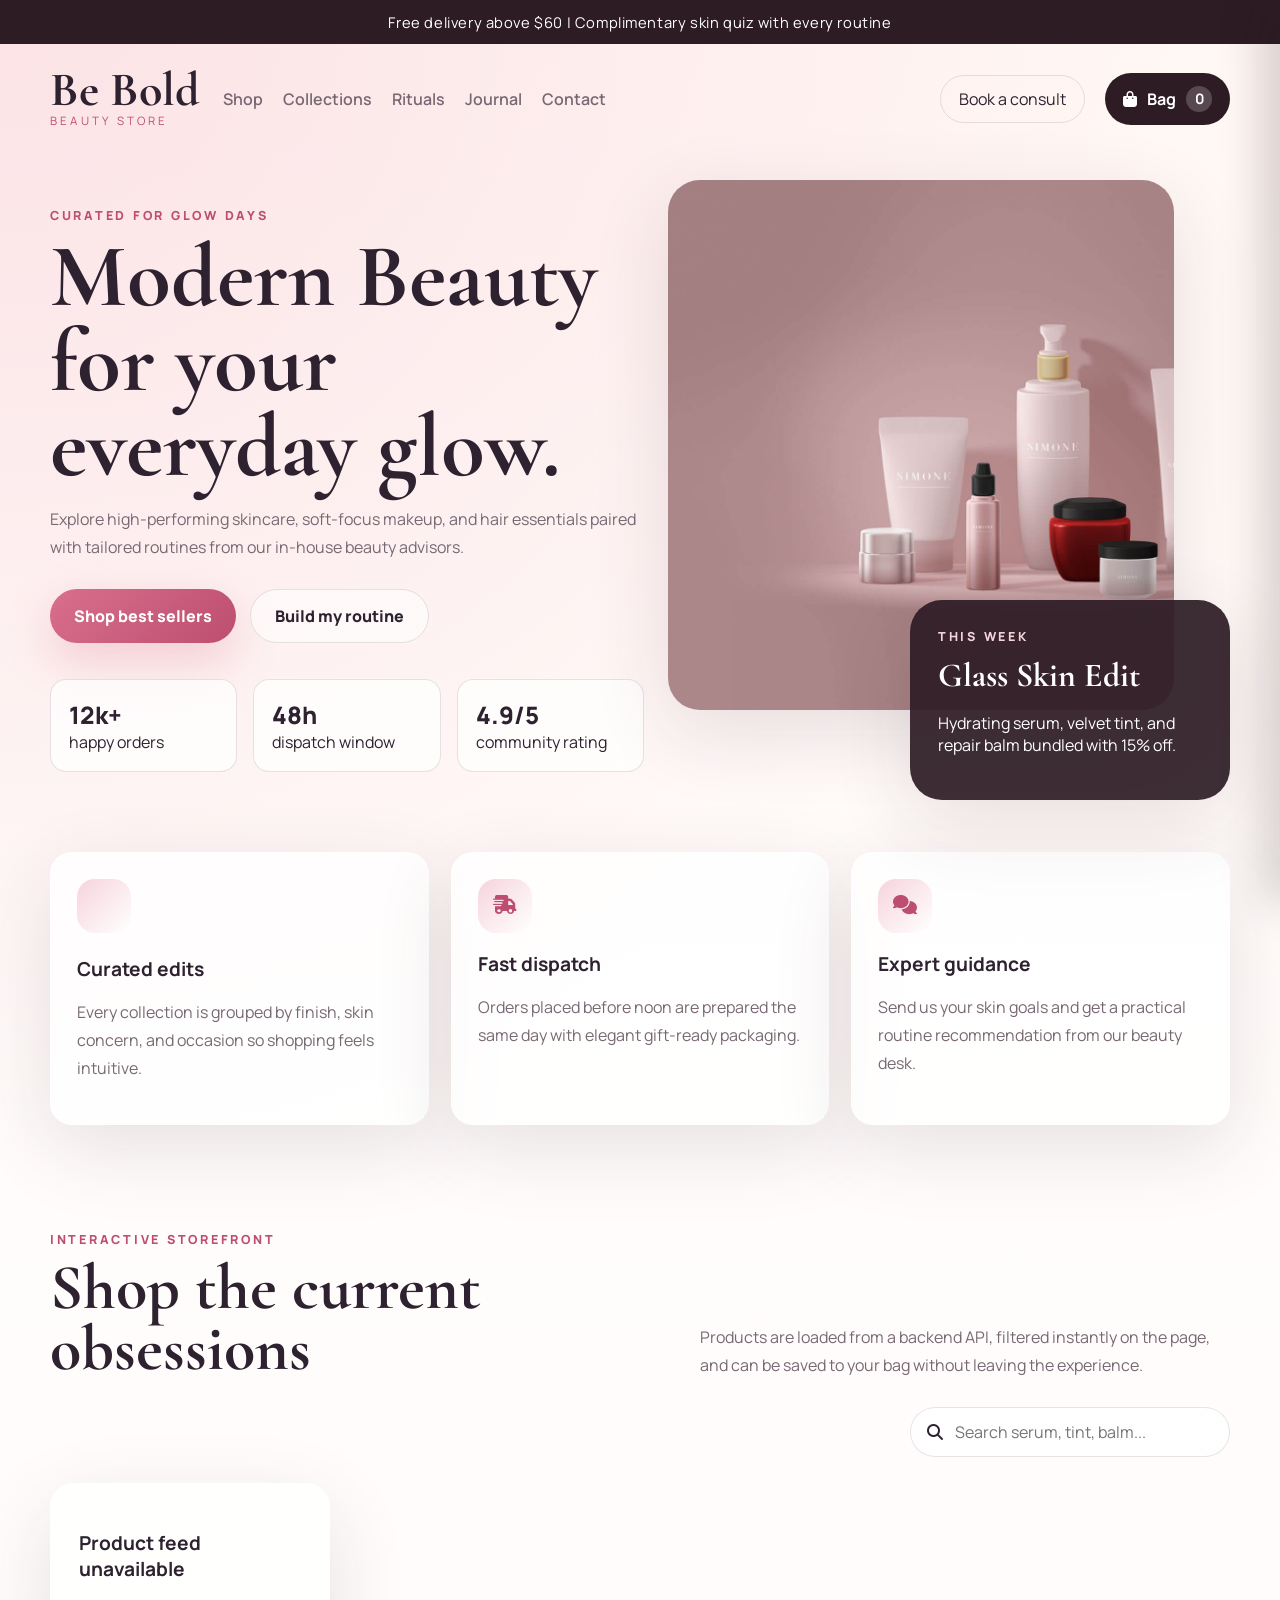
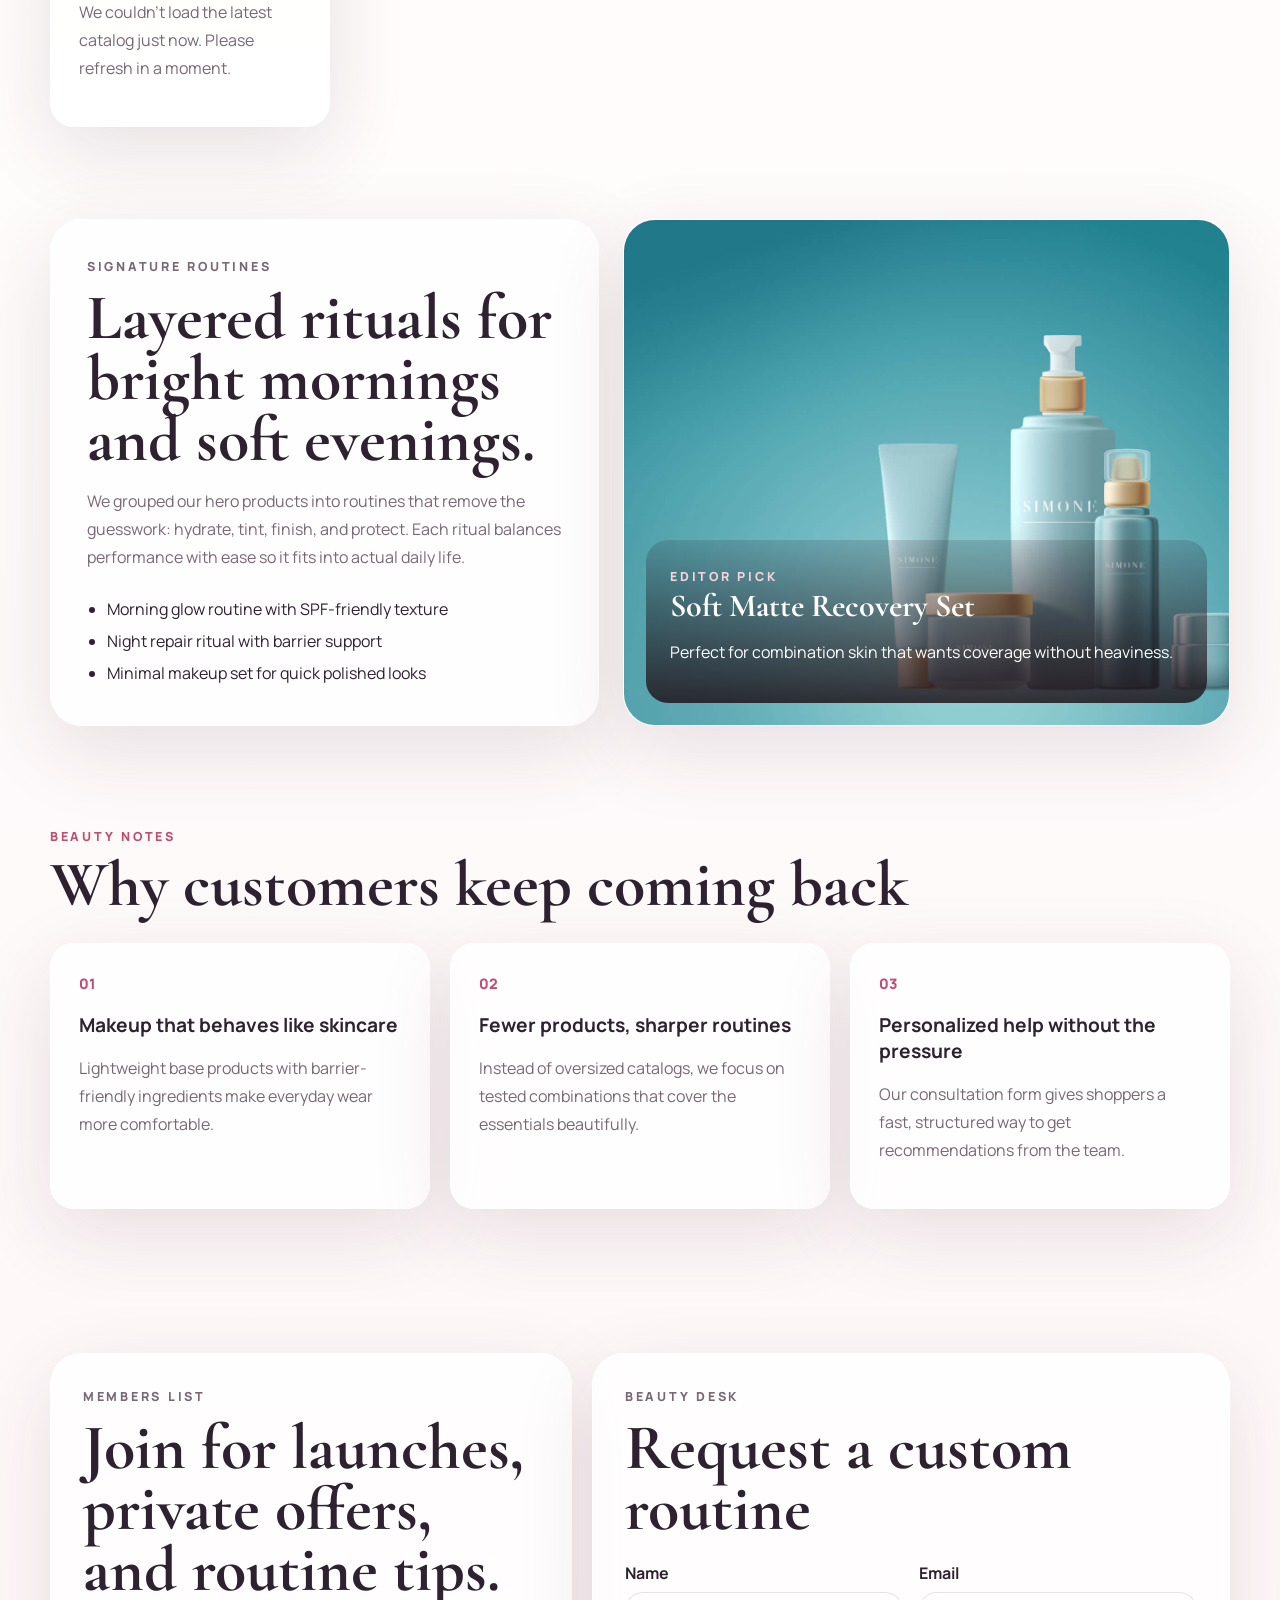
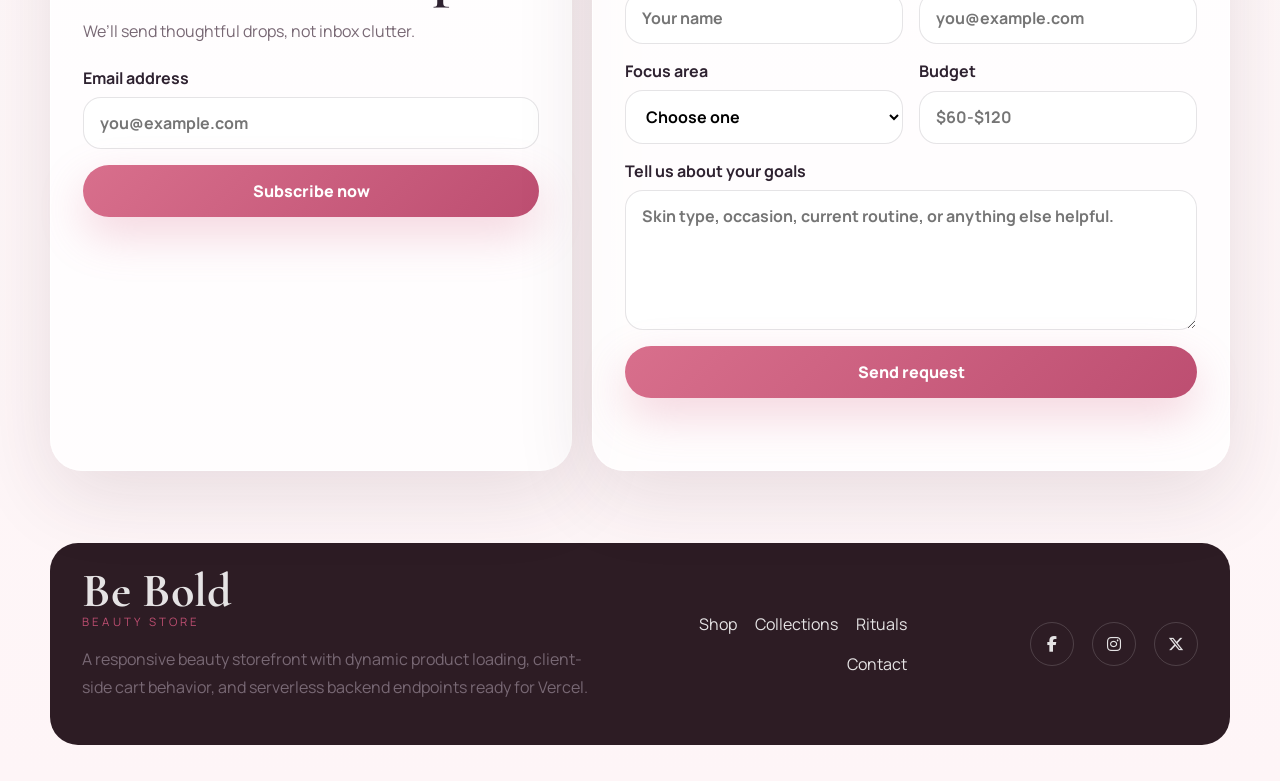
==== index.html @ c466fd8f "Enhance storefront with responsive UI and APIs" ====
<!DOCTYPE html>
<html lang="en">
<head>
    <meta charset="UTF-8">
    <meta name="viewport" content="width=device-width, initial-scale=1.0">
    <title>Be Bold Beauty Store</title>
    <meta name="description" content="Discover curated skincare, makeup, and haircare with personalized routines, fast delivery, and an elevated beauty shopping experience.">
    <link rel="preconnect" href="https://fonts.googleapis.com">
    <link rel="preconnect" href="https://fonts.gstatic.com" crossorigin>
    <link href="https://fonts.googleapis.com/css2?family=Cormorant+Garamond:wght@500;600;700&family=Manrope:wght@400;500;600;700;800&display=swap" rel="stylesheet">
    <link rel="stylesheet" href="https://cdnjs.cloudflare.com/ajax/libs/font-awesome/6.7.2/css/all.min.css">
    <link rel="stylesheet" href="style.css">
    <link rel="stylesheet" href="media.css">
</head>
<body>
    <div class="site-shell">
        <header class="topbar">
            <div class="announcement">
                <p>Free delivery above $60 | Complimentary skin quiz with every routine</p>
            </div>
            <nav class="navbar shell-width">
                <a href="#home" class="brand" aria-label="Be Bold home">
                    <span class="brand-mark">Be Bold</span>
                    <span class="brand-subtitle">Beauty Store</span>
                </a>
                <button class="menu-toggle" type="button" aria-expanded="false" aria-controls="site-menu" aria-label="Open navigation">
                    <span></span>
                    <span></span>
                </button>
                <div class="nav-panel" id="site-menu">
                    <div class="nav-links">
                        <a href="#shop">Shop</a>
                        <a href="#collections">Collections</a>
                        <a href="#rituals">Rituals</a>
                        <a href="#journal">Journal</a>
                        <a href="#contact">Contact</a>
                    </div>
                    <div class="nav-actions">
                        <button class="ghost-button" type="button" data-scroll-target="#contact">Book a consult</button>
                        <button class="cart-button" type="button" id="cartButton" aria-expanded="false" aria-controls="cartDrawer">
                            <i class="fa-solid fa-bag-shopping"></i>
                            <span>Bag</span>
                            <strong id="cartCount">0</strong>
                        </button>
                    </div>
                </div>
            </nav>
        </header>

        <main>
            <section class="hero shell-width" id="home">
                <div class="hero-copy">
                    <p class="eyebrow">Curated for glow days</p>
                    <h1><span class="nowrap">Modern Beauty</span> for your everyday glow.</h1>
                    <p class="hero-text">Explore high-performing skincare, soft-focus makeup, and hair essentials paired with tailored routines from our in-house beauty advisors.</p>
                    <div class="hero-cta">
                        <button class="primary-button" type="button" data-scroll-target="#shop">Shop best sellers</button>
                        <button class="secondary-button" type="button" data-scroll-target="#contact">Build my routine</button>
                    </div>
                    <div class="hero-metrics">
                        <article>
                            <strong>12k+</strong>
                            <span>happy orders</span>
                        </article>
                        <article>
                            <strong>48h</strong>
                            <span>dispatch window</span>
                        </article>
                        <article>
                            <strong>4.9/5</strong>
                            <span>community rating</span>
                        </article>
                    </div>
                </div>
                <div class="hero-visual">
                    <div class="hero-card hero-card-main">
                        <img src="images/hero.jpg" alt="Luxury beauty arrangement with skincare and makeup">
                    </div>
                    <div class="hero-card hero-card-floating">
                        <p class="eyebrow">This week</p>
                        <h2>Glass Skin Edit</h2>
                        <p>Hydrating serum, velvet tint, and repair balm bundled with 15% off.</p>
                    </div>
                </div>
            </section>

            <section class="benefits shell-width" id="collections">
                <article>
                    <i class="fa-solid fa-sparkles"></i>
                    <h3>Curated edits</h3>
                    <p>Every collection is grouped by finish, skin concern, and occasion so shopping feels intuitive.</p>
                </article>
                <article>
                    <i class="fa-solid fa-truck-fast"></i>
                    <h3>Fast dispatch</h3>
                    <p>Orders placed before noon are prepared the same day with elegant gift-ready packaging.</p>
                </article>
                <article>
                    <i class="fa-solid fa-comments"></i>
                    <h3>Expert guidance</h3>
                    <p>Send us your skin goals and get a practical routine recommendation from our beauty desk.</p>
                </article>
            </section>

            <section class="shop shell-width" id="shop">
                <div class="section-heading">
                    <div>
                        <p class="eyebrow">Interactive storefront</p>
                        <h2>Shop the current obsessions</h2>
                    </div>
                    <p class="section-copy">Products are loaded from a backend API, filtered instantly on the page, and can be saved to your bag without leaving the experience.</p>
                </div>
                <div class="shop-toolbar">
                    <div class="filter-pills" id="filterPills" aria-label="Filter products by category"></div>
                    <label class="search-field">
                        <i class="fa-solid fa-magnifying-glass"></i>
                        <input type="search" id="searchInput" placeholder="Search serum, tint, balm...">
                    </label>
                </div>
                <div class="product-grid" id="productGrid" aria-live="polite"></div>
                <p class="empty-state hidden" id="emptyState">No products match this filter yet. Try another category or search term.</p>
            </section>

            <section class="story-band">
                <div class="shell-width story-grid">
                    <article class="story-copy" id="rituals">
                        <p class="eyebrow">Signature routines</p>
                        <h2>Layered rituals for bright mornings and soft evenings.</h2>
                        <p>We grouped our hero products into routines that remove the guesswork: hydrate, tint, finish, and protect. Each ritual balances performance with ease so it fits into actual daily life.</p>
                        <ul class="ritual-list">
                            <li>Morning glow routine with SPF-friendly texture</li>
                            <li>Night repair ritual with barrier support</li>
                            <li>Minimal makeup set for quick polished looks</li>
                        </ul>
                    </article>
                    <article class="spotlight-card">
                        <img src="images/first.jpg" alt="Beauty routine flat lay with premium products">
                        <div class="spotlight-overlay">
                            <span class="eyebrow">Editor pick</span>
                            <h3>Soft Matte Recovery Set</h3>
                            <p>Perfect for combination skin that wants coverage without heaviness.</p>
                        </div>
                    </article>
                </div>
            </section>

            <section class="journal shell-width" id="journal">
                <div class="section-heading">
                    <div>
                        <p class="eyebrow">Beauty notes</p>
                        <h2>Why customers keep coming back</h2>
                    </div>
                </div>
                <div class="journal-grid">
                    <article class="journal-card">
                        <span>01</span>
                        <h3>Makeup that behaves like skincare</h3>
                        <p>Lightweight base products with barrier-friendly ingredients make everyday wear more comfortable.</p>
                    </article>
                    <article class="journal-card">
                        <span>02</span>
                        <h3>Fewer products, sharper routines</h3>
                        <p>Instead of oversized catalogs, we focus on tested combinations that cover the essentials beautifully.</p>
                    </article>
                    <article class="journal-card">
                        <span>03</span>
                        <h3>Personalized help without the pressure</h3>
                        <p>Our consultation form gives shoppers a fast, structured way to get recommendations from the team.</p>
                    </article>
                </div>
            </section>

            <section class="contact shell-width" id="contact">
                <div class="contact-card newsletter-card">
                    <p class="eyebrow">Members list</p>
                    <h2>Join for launches, private offers, and routine tips.</h2>
                    <p>We’ll send thoughtful drops, not inbox clutter.</p>
                    <form id="newsletterForm" class="stack-form">
                        <label>
                            <span>Email address</span>
                            <input type="email" id="newsletterEmail" name="email" placeholder="you@example.com" required>
                        </label>
                        <button class="primary-button" type="submit">Subscribe now</button>
                        <p class="form-feedback" id="newsletterFeedback" aria-live="polite"></p>
                    </form>
                </div>

                <div class="contact-card consult-card">
                    <p class="eyebrow">Beauty desk</p>
                    <h2>Request a custom routine</h2>
                    <form id="consultForm" class="stack-form two-column-form">
                        <label>
                            <span>Name</span>
                            <input type="text" name="name" placeholder="Your name" required>
                        </label>
                        <label>
                            <span>Email</span>
                            <input type="email" name="email" placeholder="you@example.com" required>
                        </label>
                        <label>
                            <span>Focus area</span>
                            <select name="interest" required>
                                <option value="">Choose one</option>
                                <option value="hydration">Hydration</option>
                                <option value="acne support">Acne support</option>
                                <option value="soft glam makeup">Soft glam makeup</option>
                                <option value="hair repair">Hair repair</option>
                            </select>
                        </label>
                        <label>
                            <span>Budget</span>
                            <input type="text" name="budget" placeholder="$60-$120">
                        </label>
                        <label class="full-width">
                            <span>Tell us about your goals</span>
                            <textarea name="message" rows="5" placeholder="Skin type, occasion, current routine, or anything else helpful." required></textarea>
                        </label>
                        <button class="primary-button full-width" type="submit">Send request</button>
                        <p class="form-feedback full-width" id="consultFeedback" aria-live="polite"></p>
                    </form>
                </div>
            </section>
        </main>

        <footer class="footer">
            <div class="shell-width footer-grid">
                <div>
                    <a href="#home" class="brand footer-brand">
                        <span class="brand-mark">Be Bold</span>
                        <span class="brand-subtitle">Beauty Store</span>
                    </a>
                    <p class="footer-copy">A responsive beauty storefront with dynamic product loading, client-side cart behavior, and serverless backend endpoints ready for Vercel.</p>
                </div>
                <div class="footer-links">
                    <a href="#shop">Shop</a>
                    <a href="#collections">Collections</a>
                    <a href="#rituals">Rituals</a>
                    <a href="#contact">Contact</a>
                </div>
                <div class="footer-socials">
                    <a href="#" aria-label="Facebook"><i class="fa-brands fa-facebook-f"></i></a>
                    <a href="#" aria-label="Instagram"><i class="fa-brands fa-instagram"></i></a>
                    <a href="#" aria-label="X"><i class="fa-brands fa-x-twitter"></i></a>
                </div>
            </div>
        </footer>
    </div>

    <aside class="cart-drawer" id="cartDrawer" aria-hidden="true">
        <div class="cart-header">
            <div>
                <p class="eyebrow">Your bag</p>
                <h2>Selected products</h2>
            </div>
            <button class="icon-button" type="button" id="closeCart" aria-label="Close bag">
                <i class="fa-solid fa-xmark"></i>
            </button>
        </div>
        <div class="cart-items" id="cartItems"></div>
        <div class="cart-summary">
            <div>
                <span>Estimated total</span>
                <strong id="cartTotal">$0.00</strong>
            </div>
            <p>Taxes and shipping are calculated at checkout.</p>
        </div>
    </aside>
    <div class="backdrop" id="pageBackdrop" hidden></div>

    <script src="script.js"></script>
</body>
</html>
---- style.css ----
:root {
    --surface: #ffffff;
    --surface-strong: #2d1c24;
    --text: #2e2230;
    --muted: #786874;
    --accent: #d86f8c;
    --accent-strong: #bd4e71;
    --accent-soft: #f6d4dc;
    --border: rgba(46, 34, 48, 0.12);
    --shadow: 0 24px 80px rgba(68, 34, 50, 0.12);
    --shell: min(1180px, calc(100% - 32px));
    --radius-lg: 32px;
    --radius-md: 22px;
    --radius-sm: 16px;
}

* {
    box-sizing: border-box;
}

html {
    scroll-behavior: smooth;
}

body {
    margin: 0;
    font-family: "Manrope", sans-serif;
    color: var(--text);
    background:
        radial-gradient(circle at top left, rgba(244, 188, 204, 0.35), transparent 28%),
        linear-gradient(180deg, #fff7f3 0%, #fffdfc 32%, #fef5f7 100%);
}

img {
    display: block;
    width: 100%;
}

button,
input,
select,
textarea {
    font: inherit;
}

a {
    color: inherit;
    text-decoration: none;
}

.hidden {
    display: none !important;
}

.site-shell {
    overflow: hidden;
}

.shell-width {
    width: var(--shell);
    margin: 0 auto;
}

.announcement {
    background: var(--surface-strong);
    color: #fff;
    text-align: center;
    padding: 12px 16px;
    font-size: 0.92rem;
    letter-spacing: 0.04em;
}

.announcement p {
    margin: 0;
}

.navbar {
    display: flex;
    align-items: center;
    justify-content: space-between;
    gap: 24px;
    padding: 26px 0 18px;
}

.brand {
    display: inline-flex;
    flex-direction: column;
    gap: 2px;
    flex-shrink: 0;
}

.brand-mark {
    font-family: "Cormorant Garamond", serif;
    font-size: clamp(2rem, 4vw, 3rem);
    font-weight: 700;
    line-height: 0.85;
}

.brand-subtitle {
    text-transform: uppercase;
    letter-spacing: 0.28em;
    font-size: 0.72rem;
    color: var(--accent-strong);
}

.menu-toggle {
    display: none;
    width: 52px;
    height: 52px;
    border: 1px solid var(--border);
    background: rgba(255, 255, 255, 0.8);
    border-radius: 50%;
    align-items: center;
    justify-content: center;
    gap: 4px;
    flex-direction: column;
    cursor: pointer;
}

.menu-toggle span {
    width: 18px;
    height: 2px;
    background: var(--text);
    border-radius: 999px;
}

.nav-panel {
    display: flex;
    align-items: center;
    justify-content: space-between;
    gap: 24px;
    flex: 1;
}

.nav-links,
.nav-actions {
    display: flex;
    align-items: center;
    gap: 20px;
}

.nav-links a {
    position: relative;
    font-weight: 600;
    color: var(--muted);
}

.nav-links a::after {
    content: "";
    position: absolute;
    left: 0;
    bottom: -6px;
    width: 100%;
    height: 2px;
    background: var(--accent);
    transform: scaleX(0);
    transform-origin: left;
    transition: transform 0.25s ease;
}

.nav-links a:hover::after,
.nav-links a:focus-visible::after {
    transform: scaleX(1);
}

.ghost-button,
.primary-button,
.secondary-button,
.cart-button {
    border: none;
    cursor: pointer;
    transition: transform 0.2s ease;
}

.ghost-button,
.secondary-button {
    background: transparent;
    color: var(--text);
}

.ghost-button {
    padding: 12px 18px;
    border-radius: 999px;
    border: 1px solid var(--border);
}

.cart-button {
    display: inline-flex;
    align-items: center;
    gap: 10px;
    background: var(--surface-strong);
    color: #fff;
    padding: 13px 18px;
    border-radius: 999px;
    font-weight: 700;
}

.cart-button strong {
    display: inline-flex;
    align-items: center;
    justify-content: center;
    min-width: 26px;
    min-height: 26px;
    border-radius: 50%;
    background: rgba(255, 255, 255, 0.2);
    font-size: 0.9rem;
}

.hero {
    display: grid;
    grid-template-columns: 1.05fr 0.95fr;
    gap: 48px;
    align-items: center;
    padding: 34px 0 40px;
}

.eyebrow {
    margin: 0 0 10px;
    text-transform: uppercase;
    letter-spacing: 0.22em;
    color: var(--accent-strong);
    font-size: 0.78rem;
    font-weight: 800;
}

.hero h1,
.section-heading h2,
.story-copy h2,
.contact-card h2,
.cart-header h2 {
    margin: 0;
    font-family: "Cormorant Garamond", serif;
    line-height: 0.95;
}

.hero h1 {
    font-size: clamp(3rem, 7vw, 5.7rem);
    max-width: 12ch;
}

.nowrap {
    white-space: nowrap;
}

.hero-text,
.section-copy,
.story-copy p,
.journal-card p,
.contact-card p,
.footer-copy,
.cart-summary p,
.benefits p {
    color: var(--muted);
    line-height: 1.75;
}

.hero-cta {
    display: flex;
    flex-wrap: wrap;
    gap: 14px;
    margin: 28px 0 36px;
}

.primary-button,
.secondary-button {
    padding: 15px 24px;
    border-radius: 999px;
    font-weight: 800;
}

.primary-button {
    background: linear-gradient(135deg, var(--accent) 0%, var(--accent-strong) 100%);
    color: #fff;
    box-shadow: 0 18px 45px rgba(216, 111, 140, 0.28);
}

.secondary-button {
    border: 1px solid var(--border);
    background: rgba(255, 255, 255, 0.55);
}

.ghost-button:hover,
.primary-button:hover,
.secondary-button:hover,
.cart-button:hover,
.menu-toggle:hover {
    transform: translateY(-2px);
}

.hero-metrics {
    display: grid;
    grid-template-columns: repeat(3, minmax(0, 1fr));
    gap: 16px;
}

.hero-metrics article {
    padding: 18px;
    border: 1px solid var(--border);
    border-radius: var(--radius-sm);
    background: rgba(255, 255, 255, 0.72);
}

.hero-metrics strong {
    display: block;
    font-size: 1.5rem;
    font-weight: 800;
}

.hero-visual {
    position: relative;
    min-height: 620px;
}

.hero-card {
    position: absolute;
    border-radius: var(--radius-lg);
    overflow: hidden;
    box-shadow: var(--shadow);
}

.hero-card-main {
    inset: 0 32px 90px 0;
    transform: translateX(-24px);
}

.hero-card-main img {
    height: 100%;
    object-fit: cover;
}

.hero-card-floating {
    right: 0;
    bottom: 0;
    width: min(320px, 80%);
    background: rgba(45, 28, 36, 0.92);
    color: #fff;
    padding: 28px;
}

.hero-card-floating .eyebrow,
.spotlight-overlay .eyebrow {
    color: var(--accent-soft);
}

.hero-card-floating h2 {
    margin: 0 0 10px;
    font-family: "Cormorant Garamond", serif;
    font-size: 2.1rem;
}

.benefits {
    display: grid;
    grid-template-columns: repeat(3, minmax(0, 1fr));
    gap: 22px;
    padding: 12px 0 34px;
}

.benefits article,
.journal-card,
.contact-card,
.spotlight-card,
.story-copy,
.product-card {
    background: rgba(255, 255, 255, 0.78);
    border: 1px solid rgba(255, 255, 255, 0.8);
    box-shadow: var(--shadow);
}

.benefits article {
    padding: 26px;
    border-radius: var(--radius-md);
}

.benefits i {
    width: 54px;
    height: 54px;
    display: inline-flex;
    align-items: center;
    justify-content: center;
    border-radius: 18px;
    background: linear-gradient(135deg, var(--accent-soft), #fff);
    color: var(--accent-strong);
    font-size: 1.2rem;
}

.benefits h3,
.journal-card h3 {
    margin: 18px 0 10px;
    font-size: 1.2rem;
}

.shop,
.journal,
.contact {
    padding: 72px 0;
}

.section-heading {
    display: flex;
    align-items: end;
    justify-content: space-between;
    gap: 24px;
    margin-bottom: 28px;
}

.section-heading h2,
.story-copy h2,
.contact-card h2,
.cart-header h2 {
    font-size: clamp(2.4rem, 5vw, 4rem);
}

.section-copy {
    max-width: 530px;
    margin: 0;
}

.shop-toolbar {
    display: flex;
    align-items: center;
    justify-content: space-between;
    gap: 20px;
    margin-bottom: 26px;
}

.filter-pills {
    display: flex;
    flex-wrap: wrap;
    gap: 12px;
}

.filter-pill {
    border: 1px solid var(--border);
    border-radius: 999px;
    padding: 11px 18px;
    background: rgba(255, 255, 255, 0.7);
    color: var(--muted);
    font-weight: 700;
    cursor: pointer;
}

.filter-pill.active {
    background: var(--surface-strong);
    color: #fff;
    border-color: var(--surface-strong);
}

.search-field {
    display: flex;
    align-items: center;
    gap: 10px;
    padding: 0 16px;
    border-radius: 999px;
    border: 1px solid var(--border);
    background: rgba(255, 255, 255, 0.75);
    min-width: min(320px, 100%);
}

.search-field input {
    width: 100%;
    border: none;
    background: transparent;
    min-height: 48px;
    outline: none;
}

.product-grid {
    display: grid;
    grid-template-columns: repeat(4, minmax(0, 1fr));
    gap: 20px;
}

.product-card {
    border-radius: 24px;
    overflow: hidden;
}

.product-image-wrap {
    position: relative;
    aspect-ratio: 0.9;
    overflow: hidden;
}

.product-image-wrap img {
    height: 100%;
    object-fit: cover;
    transition: transform 0.35s ease;
}

.product-card:hover .product-image-wrap img {
    transform: scale(1.05);
}

.product-badge,
.product-category {
    position: absolute;
    top: 16px;
    border-radius: 999px;
    padding: 8px 12px;
    font-size: 0.75rem;
    font-weight: 800;
}

.product-badge {
    left: 16px;
    background: rgba(255, 255, 255, 0.88);
}

.product-category {
    right: 16px;
    background: rgba(45, 28, 36, 0.9);
    color: #fff;
}

.product-body {
    padding: 20px;
}

.product-title-row,
.product-meta,
.cart-row,
.cart-summary {
    display: flex;
    align-items: center;
    justify-content: space-between;
    gap: 14px;
}

.product-title-row h3,
.cart-item h3 {
    margin: 0;
    font-size: 1.1rem;
}

.product-rating {
    color: var(--accent-strong);
    font-size: 0.88rem;
    font-weight: 800;
}

.product-description {
    margin: 10px 0 16px;
    color: var(--muted);
    line-height: 1.7;
    min-height: 78px;
}

.price-group {
    display: flex;
    align-items: center;
    gap: 10px;
}

.price-group strong {
    font-size: 1.25rem;
}

.price-group span {
    color: var(--muted);
    text-decoration: line-through;
}

.add-button {
    border: none;
    border-radius: 14px;
    background: var(--accent-soft);
    color: var(--surface-strong);
    padding: 12px 16px;
    font-weight: 800;
    cursor: pointer;
}

.empty-state {
    margin-top: 20px;
    color: var(--muted);
}

.story-band {
    padding: 20px 0 30px;
}

.story-grid {
    display: grid;
    grid-template-columns: 0.95fr 1.05fr;
    gap: 24px;
    align-items: stretch;
}

.story-copy,
.spotlight-card {
    border-radius: var(--radius-lg);
}

.story-copy {
    padding: 36px;
}

.ritual-list {
    padding-left: 20px;
    color: var(--text);
    line-height: 2;
    margin: 22px 0 0;
}

.spotlight-card {
    position: relative;
    min-height: 500px;
    overflow: hidden;
}

.spotlight-card img {
    height: 100%;
    object-fit: cover;
}

.spotlight-overlay {
    position: absolute;
    inset: auto 22px 22px 22px;
    padding: 24px;
    border-radius: 22px;
    background: linear-gradient(180deg, rgba(32, 20, 27, 0.15), rgba(32, 20, 27, 0.85));
    color: #fff;
}

.spotlight-overlay h3 {
    margin: 0 0 8px;
    font-size: 2rem;
    font-family: "Cormorant Garamond", serif;
}

.journal-grid,
.contact {
    display: grid;
    grid-template-columns: repeat(3, minmax(0, 1fr));
    gap: 20px;
}

.journal-card {
    padding: 28px;
    border-radius: 24px;
}

.journal-card span {
    font-size: 0.9rem;
    font-weight: 800;
    color: var(--accent-strong);
}

.contact {
    grid-template-columns: 0.9fr 1.1fr;
}

.contact-card {
    border-radius: var(--radius-lg);
    padding: 32px;
}

.stack-form {
    display: grid;
    gap: 16px;
    margin-top: 22px;
}

.two-column-form {
    grid-template-columns: repeat(2, minmax(0, 1fr));
}

.full-width {
    grid-column: 1 / -1;
}

.stack-form label {
    display: grid;
    gap: 8px;
    font-weight: 700;
    color: var(--text);
}

.stack-form input,
.stack-form select,
.stack-form textarea {
    width: 100%;
    border: 1px solid var(--border);
    border-radius: 18px;
    padding: 14px 16px;
    background: rgba(255, 255, 255, 0.72);
    outline: none;
}

.stack-form input:focus,
.stack-form select:focus,
.stack-form textarea:focus {
    border-color: var(--accent);
    box-shadow: 0 0 0 4px rgba(216, 111, 140, 0.12);
}

.form-feedback {
    min-height: 24px;
    margin: 0;
    font-weight: 700;
}

.form-feedback.success {
    color: #1c7f54;
}

.form-feedback.error {
    color: #b43f5d;
}

.footer {
    padding: 0 0 36px;
}

.footer-grid {
    display: grid;
    grid-template-columns: 1.4fr 0.7fr 0.7fr;
    gap: 24px;
    align-items: center;
    padding: 28px 32px;
    border-radius: 28px;
    background: var(--surface-strong);
    color: rgba(255, 255, 255, 0.88);
}

.footer-copy {
    max-width: 520px;
}

.footer-links,
.footer-socials {
    display: flex;
    align-items: center;
    gap: 18px;
    justify-content: flex-end;
    flex-wrap: wrap;
}

.footer-socials a {
    width: 44px;
    height: 44px;
    display: inline-flex;
    align-items: center;
    justify-content: center;
    border-radius: 50%;
    border: 1px solid rgba(255, 255, 255, 0.16);
}

.cart-drawer {
    position: fixed;
    top: 0;
    right: 0;
    width: min(420px, 100%);
    height: 100vh;
    padding: 28px;
    background: rgba(255, 252, 250, 0.98);
    box-shadow: -18px 0 40px rgba(37, 24, 29, 0.18);
    transform: translateX(100%);
    transition: transform 0.3s ease;
    z-index: 30;
    display: grid;
    grid-template-rows: auto 1fr auto;
    gap: 22px;
}

.cart-drawer.open {
    transform: translateX(0);
}

.cart-header {
    display: flex;
    align-items: start;
    justify-content: space-between;
    gap: 18px;
}

.icon-button {
    width: 42px;
    height: 42px;
    border-radius: 50%;
    border: 1px solid var(--border);
    background: transparent;
    cursor: pointer;
}

.cart-items {
    display: grid;
    align-content: start;
    gap: 14px;
    overflow: auto;
}

.cart-item {
    display: grid;
    grid-template-columns: 82px 1fr;
    gap: 14px;
    padding: 14px;
    border-radius: 18px;
    background: var(--surface);
    border: 1px solid var(--border);
}

.cart-item img {
    height: 82px;
    object-fit: cover;
    border-radius: 14px;
}

.cart-item p {
    margin: 6px 0;
    color: var(--muted);
}

.cart-item button {
    border: none;
    padding: 0;
    background: transparent;
    color: var(--accent-strong);
    font-weight: 800;
    cursor: pointer;
}

.cart-summary {
    padding-top: 18px;
    border-top: 1px solid var(--border);
}

.backdrop {
    position: fixed;
    inset: 0;
    background: rgba(34, 24, 30, 0.35);
    z-index: 20;
}
---- media.css ----
@media (max-width: 1100px) {
    .hero,
    .story-grid,
    .contact,
    .footer-grid,
    .section-heading,
    .shop-toolbar {
        grid-template-columns: 1fr;
        flex-direction: column;
        align-items: stretch;
    }

    .hero {
        gap: 28px;
    }

    .hero-visual {
        min-height: 520px;
    }

    .product-grid,
    .journal-grid {
        grid-template-columns: repeat(2, minmax(0, 1fr));
    }

    .benefits {
        grid-template-columns: 1fr;
    }

    .footer-links,
    .footer-socials {
        justify-content: flex-start;
    }
}

@media (max-width: 860px) {
    .menu-toggle {
        display: inline-flex;
    }

    .nav-panel {
        position: absolute;
        top: calc(100% + 10px);
        left: 16px;
        right: 16px;
        flex-direction: column;
        align-items: stretch;
        padding: 18px;
        border-radius: 24px;
        background: rgba(255, 251, 249, 0.98);
        border: 1px solid var(--border);
        box-shadow: var(--shadow);
        opacity: 0;
        pointer-events: none;
        transform: translateY(-8px);
        transition: opacity 0.2s ease, transform 0.2s ease;
        z-index: 10;
    }

    .navbar {
        position: relative;
    }

    .nav-panel.open {
        opacity: 1;
        pointer-events: auto;
        transform: translateY(0);
    }

    .nav-links,
    .nav-actions {
        flex-direction: column;
        align-items: stretch;
    }

    .nav-actions .ghost-button,
    .nav-actions .cart-button {
        justify-content: center;
    }

    .hero h1 {
        max-width: none;
    }

    .hero-card-main {
        inset: 0 0 88px 0;
        transform: translateX(-12px);
    }

    .hero-card-floating {
        width: calc(100% - 28px);
        right: 14px;
        left: 14px;
    }

    .two-column-form,
    .product-grid,
    .journal-grid {
        grid-template-columns: 1fr;
    }

    .hero-metrics {
        grid-template-columns: 1fr;
    }
}

@media (max-width: 640px) {
    :root {
        --shell: min(100% - 20px, 1180px);
    }

    .announcement {
        font-size: 0.82rem;
    }

    .navbar {
        padding-top: 18px;
    }

    .hero,
    .shop,
    .journal,
    .contact {
        padding-top: 48px;
        padding-bottom: 48px;
    }

    .benefits {
        padding-top: 0;
    }

    .hero-visual {
        min-height: 420px;
    }

    .hero-card-floating,
    .story-copy,
    .contact-card,
    .benefits article,
    .journal-card {
        padding: 22px;
    }

    .search-field {
        min-width: 100%;
    }

    .cart-drawer {
        padding: 20px;
    }

    .footer-grid {
        padding: 24px;
    }
}
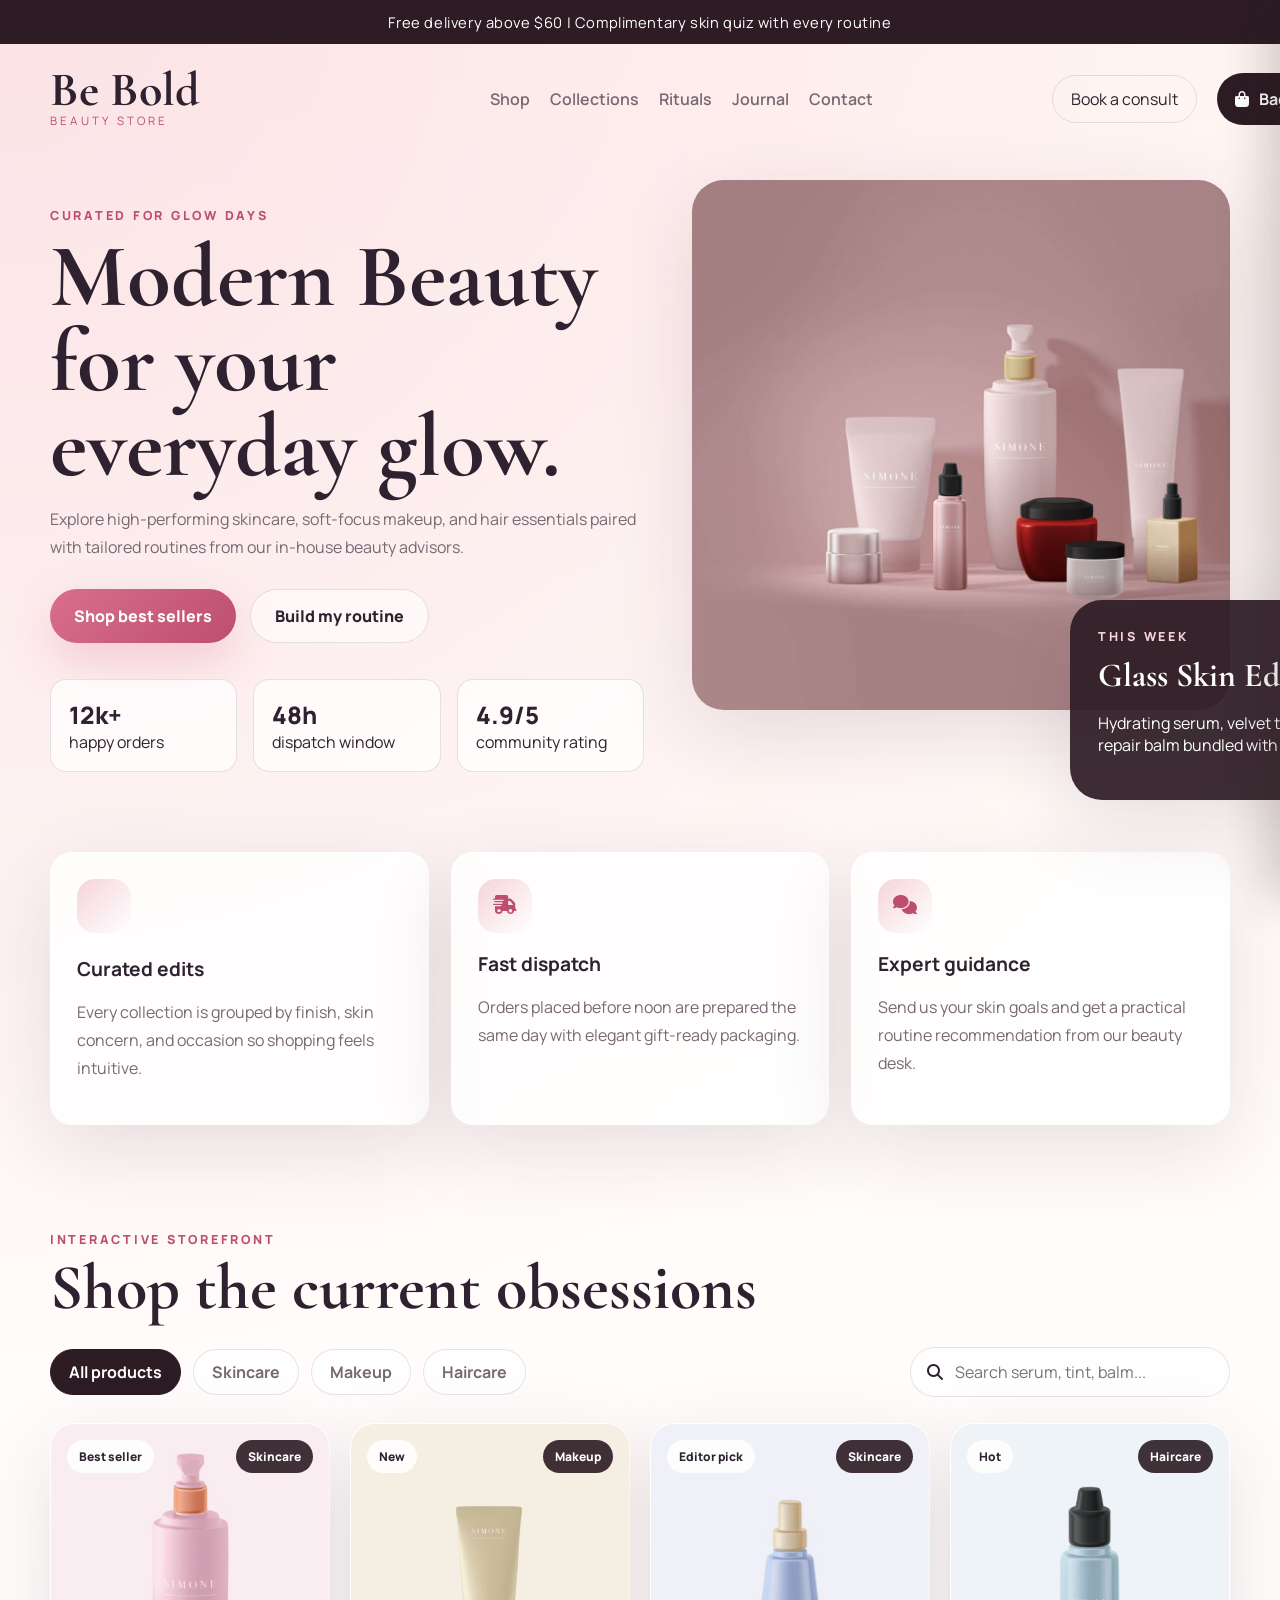
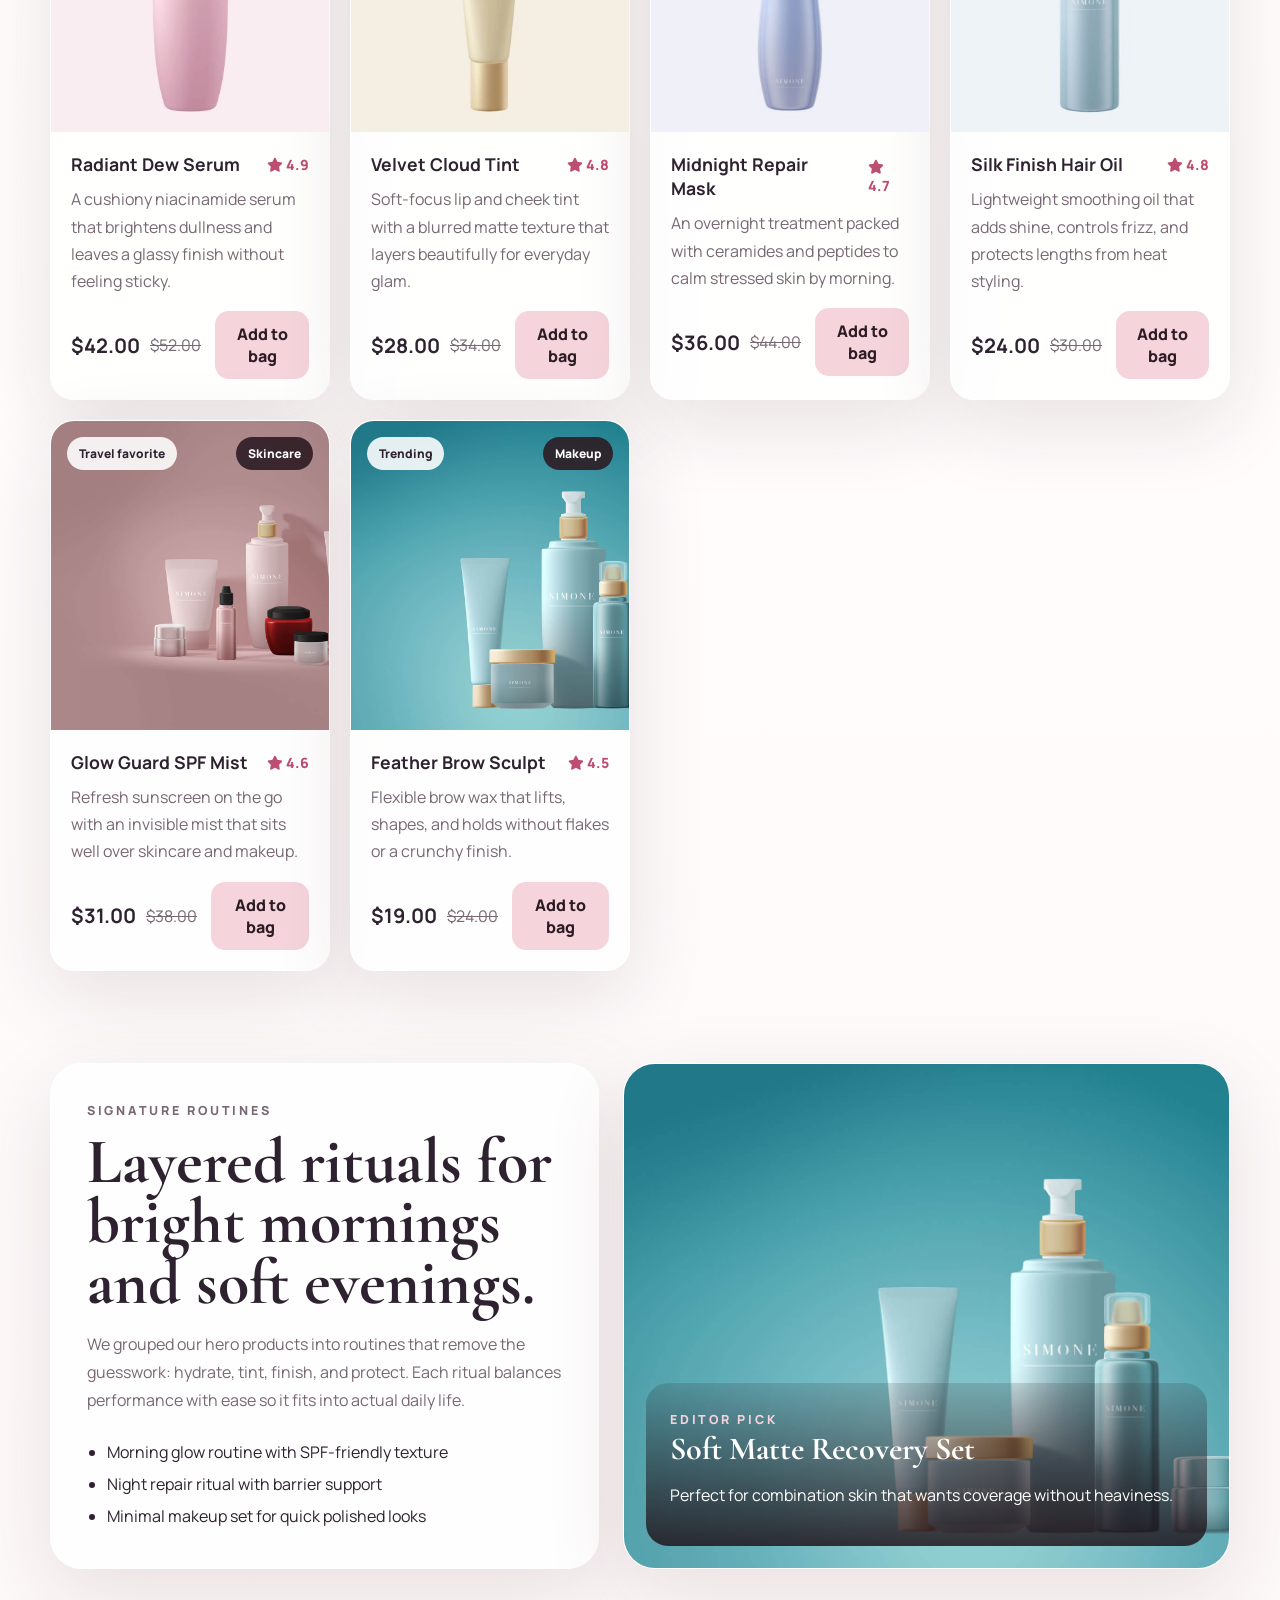
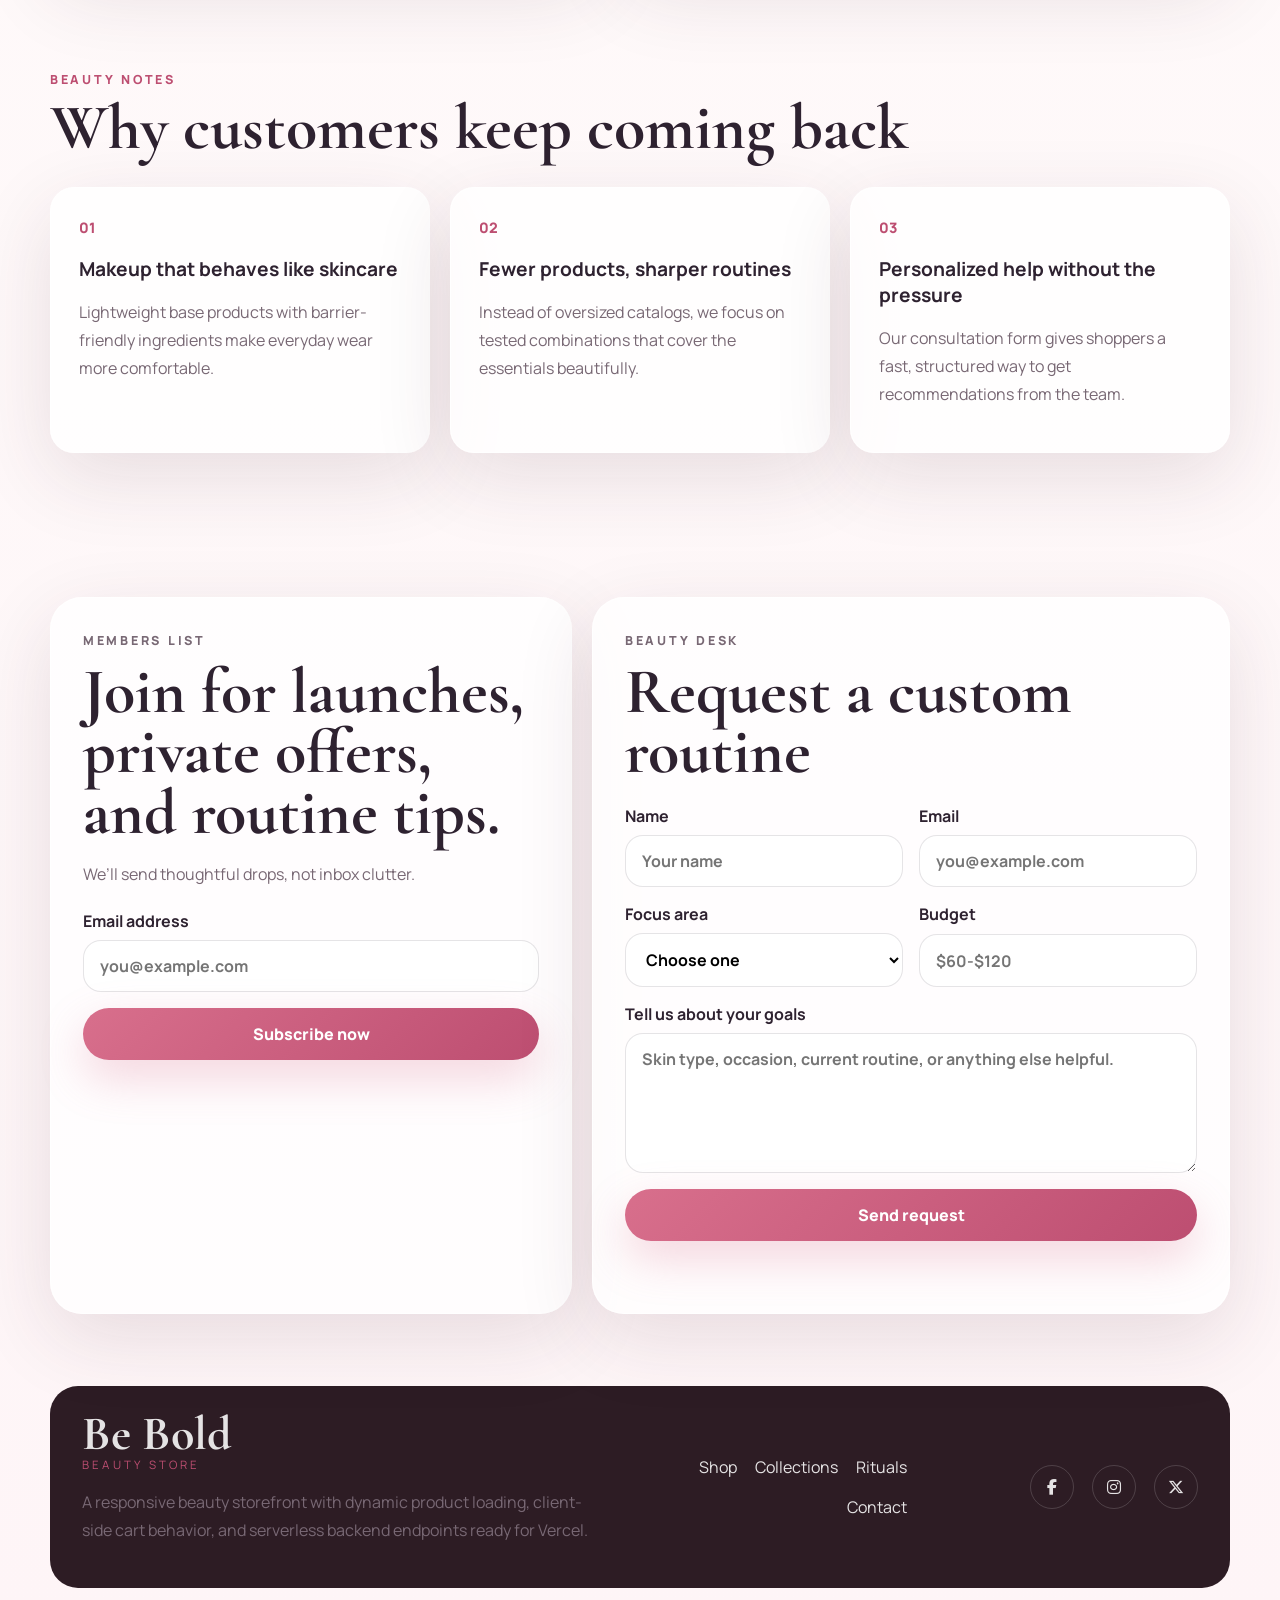
==== commit 2e312bfd: "Polish hero layout and storefront fallback" ====
--- a/index.html
+++ b/index.html
@@ -108,7 +108,6 @@
                         <p class="eyebrow">Interactive storefront</p>
                         <h2>Shop the current obsessions</h2>
                     </div>
-                    <p class="section-copy">Products are loaded from a backend API, filtered instantly on the page, and can be saved to your bag without leaving the experience.</p>
                 </div>
                 <div class="shop-toolbar">
                     <div class="filter-pills" id="filterPills" aria-label="Filter products by category"></div>
--- a/style.css
+++ b/style.css
@@ -137,6 +137,8 @@
     display: flex;
     align-items: center;
     gap: 20px;
+    margin-left: auto;
+    transform: translateX(112px);
 }
 
 .nav-links a {
@@ -319,13 +321,13 @@
 }
 
 .hero-card-main {
-    inset: 0 32px 90px 0;
-    transform: translateX(-24px);
+    inset: 0 0 90px 0;
 }
 
 .hero-card-main img {
     height: 100%;
     object-fit: cover;
+    object-position: 68% center;
 }
 
 .hero-card-floating {
@@ -335,6 +337,7 @@
     background: rgba(45, 28, 36, 0.92);
     color: #fff;
     padding: 28px;
+    transform: translate(50%, 0);
 }
 
 .hero-card-floating .eyebrow,
--- a/media.css
+++ b/media.css
@@ -91,6 +91,7 @@
         width: calc(100% - 28px);
         right: 14px;
         left: 14px;
+        transform: translateX(0);
     }
 
     .two-column-form,
